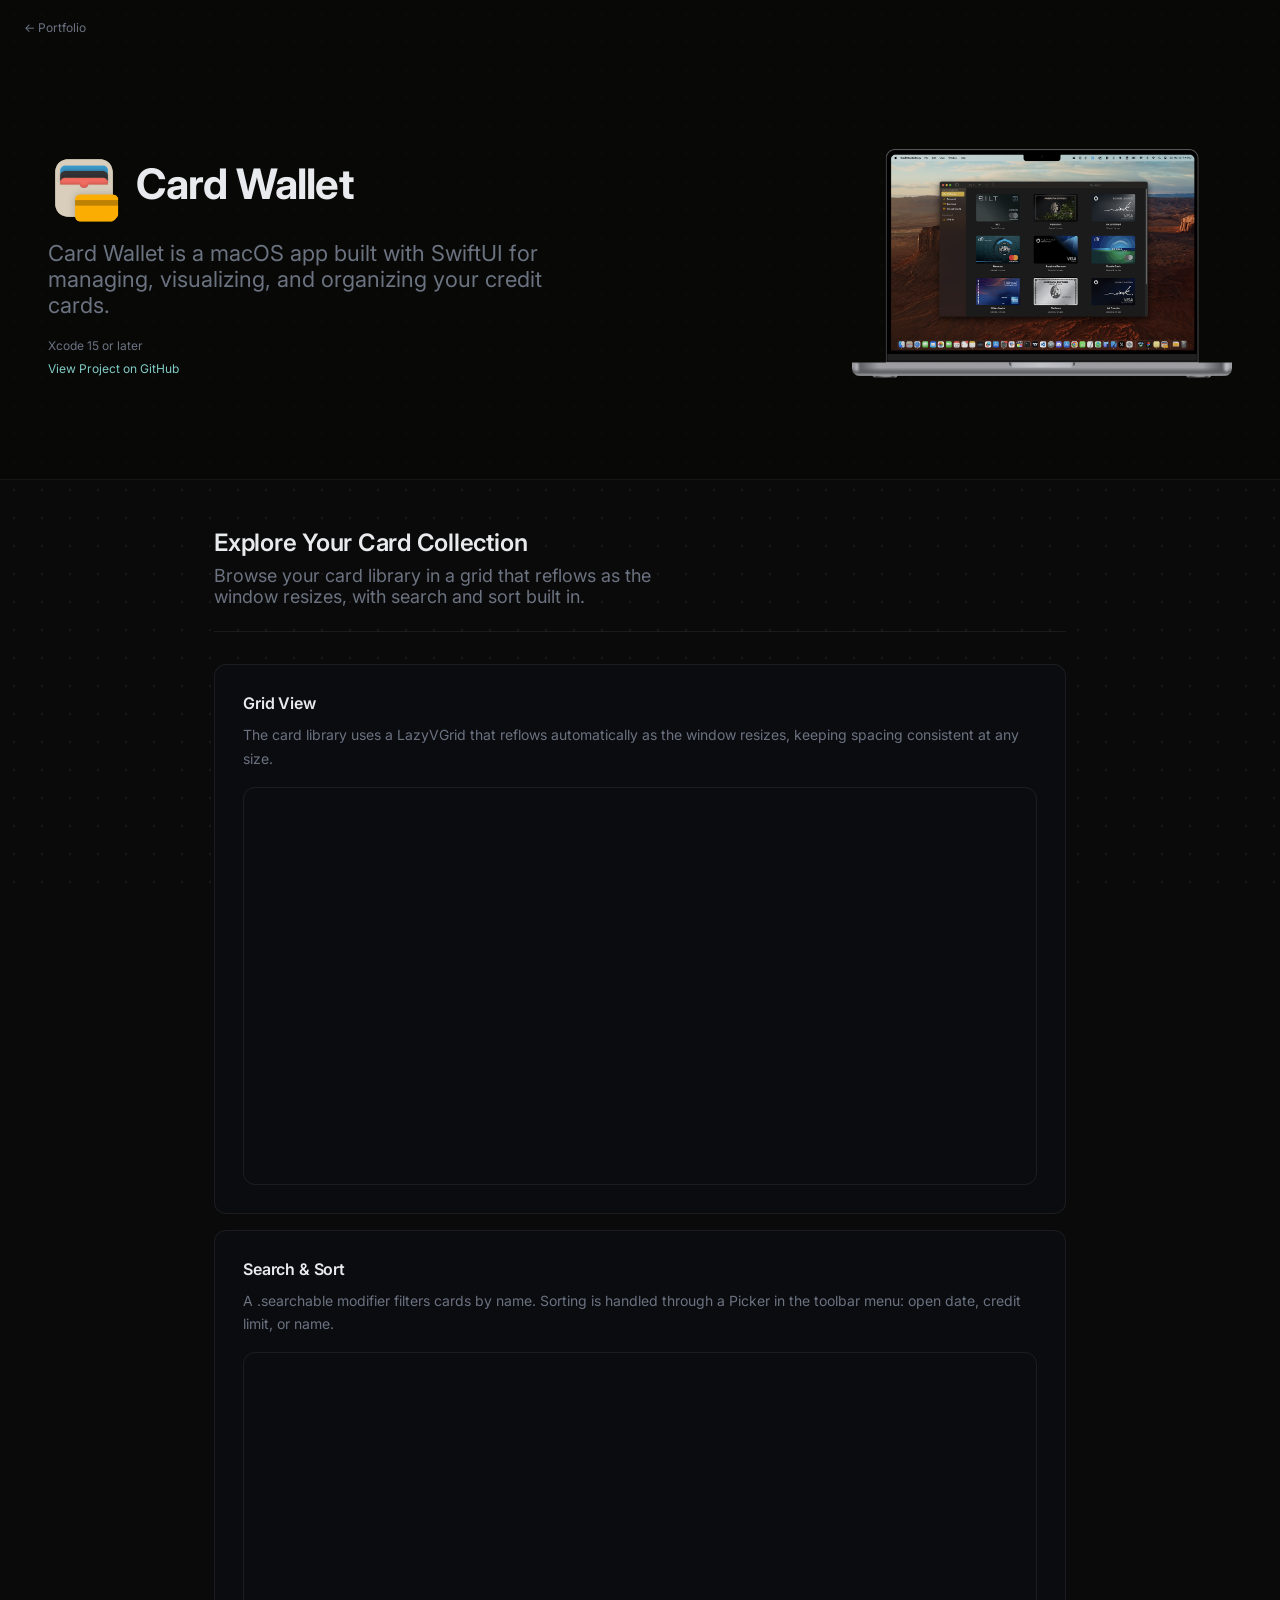
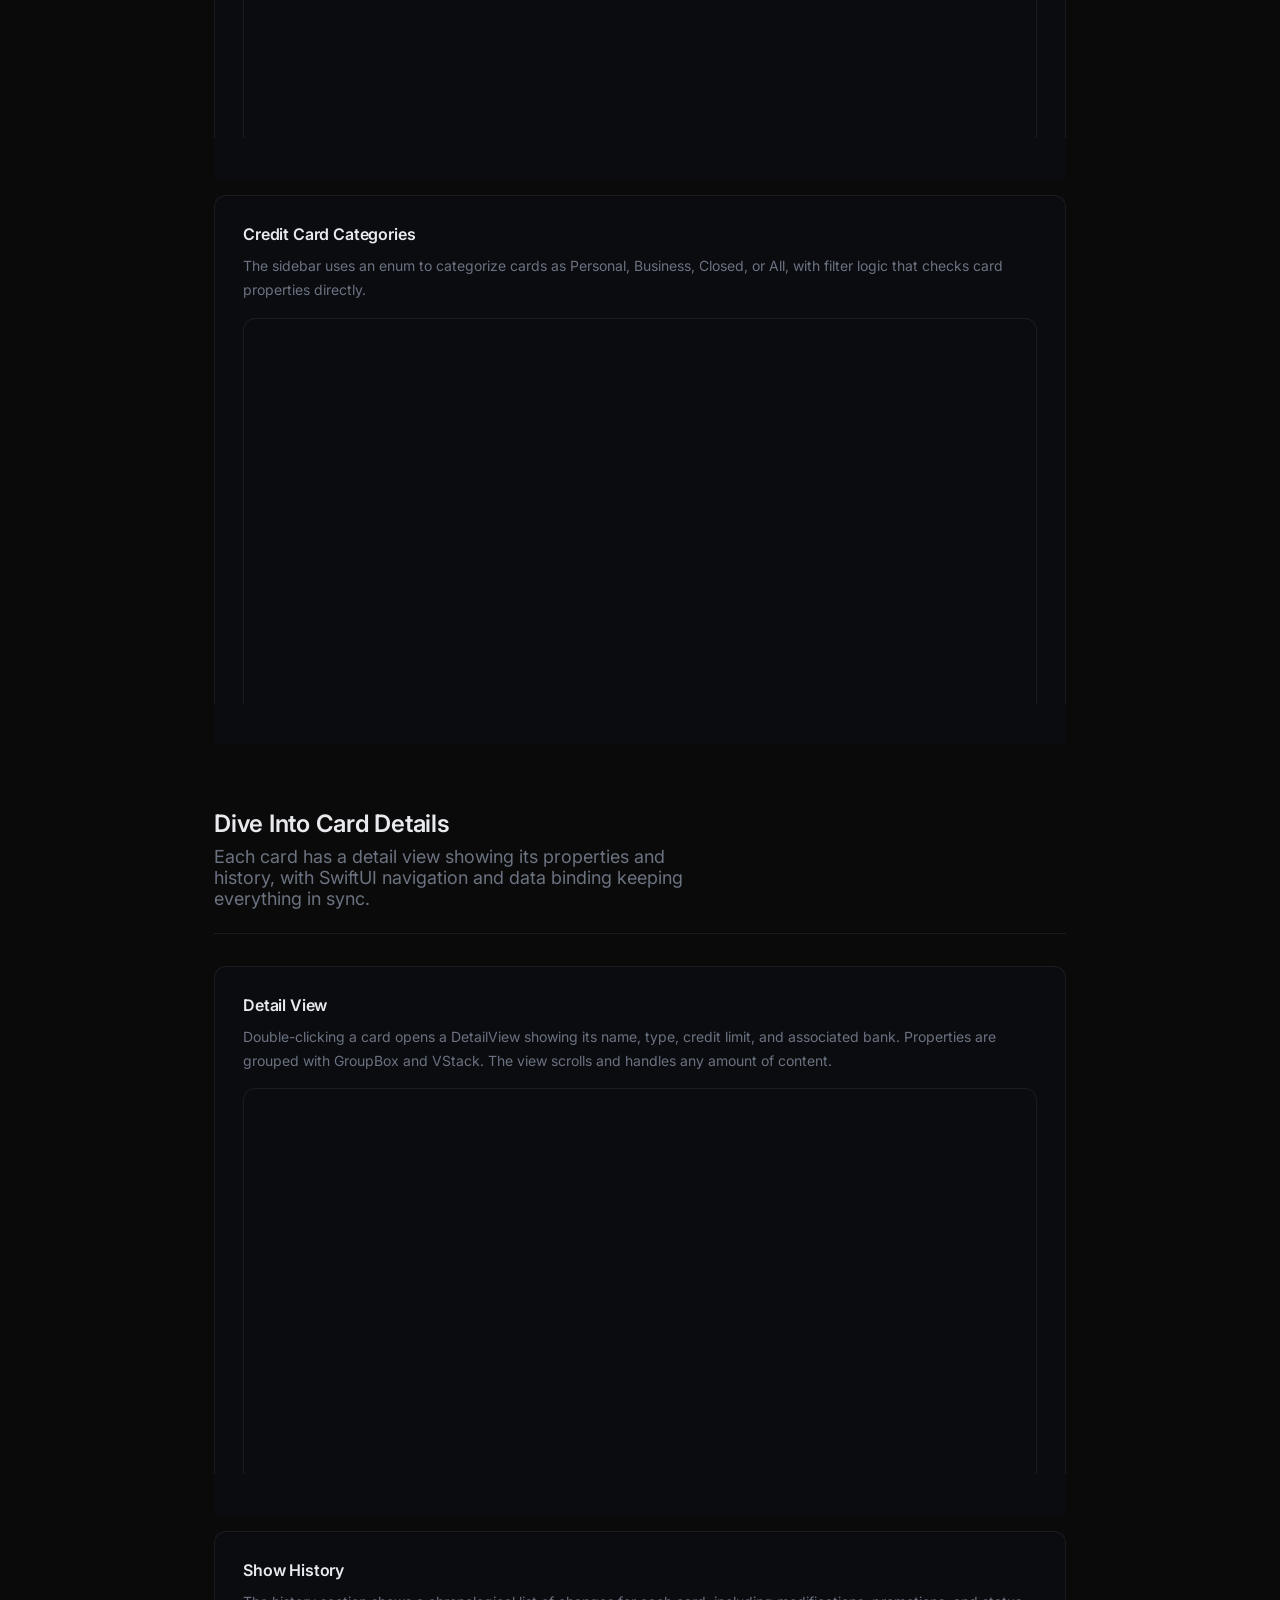
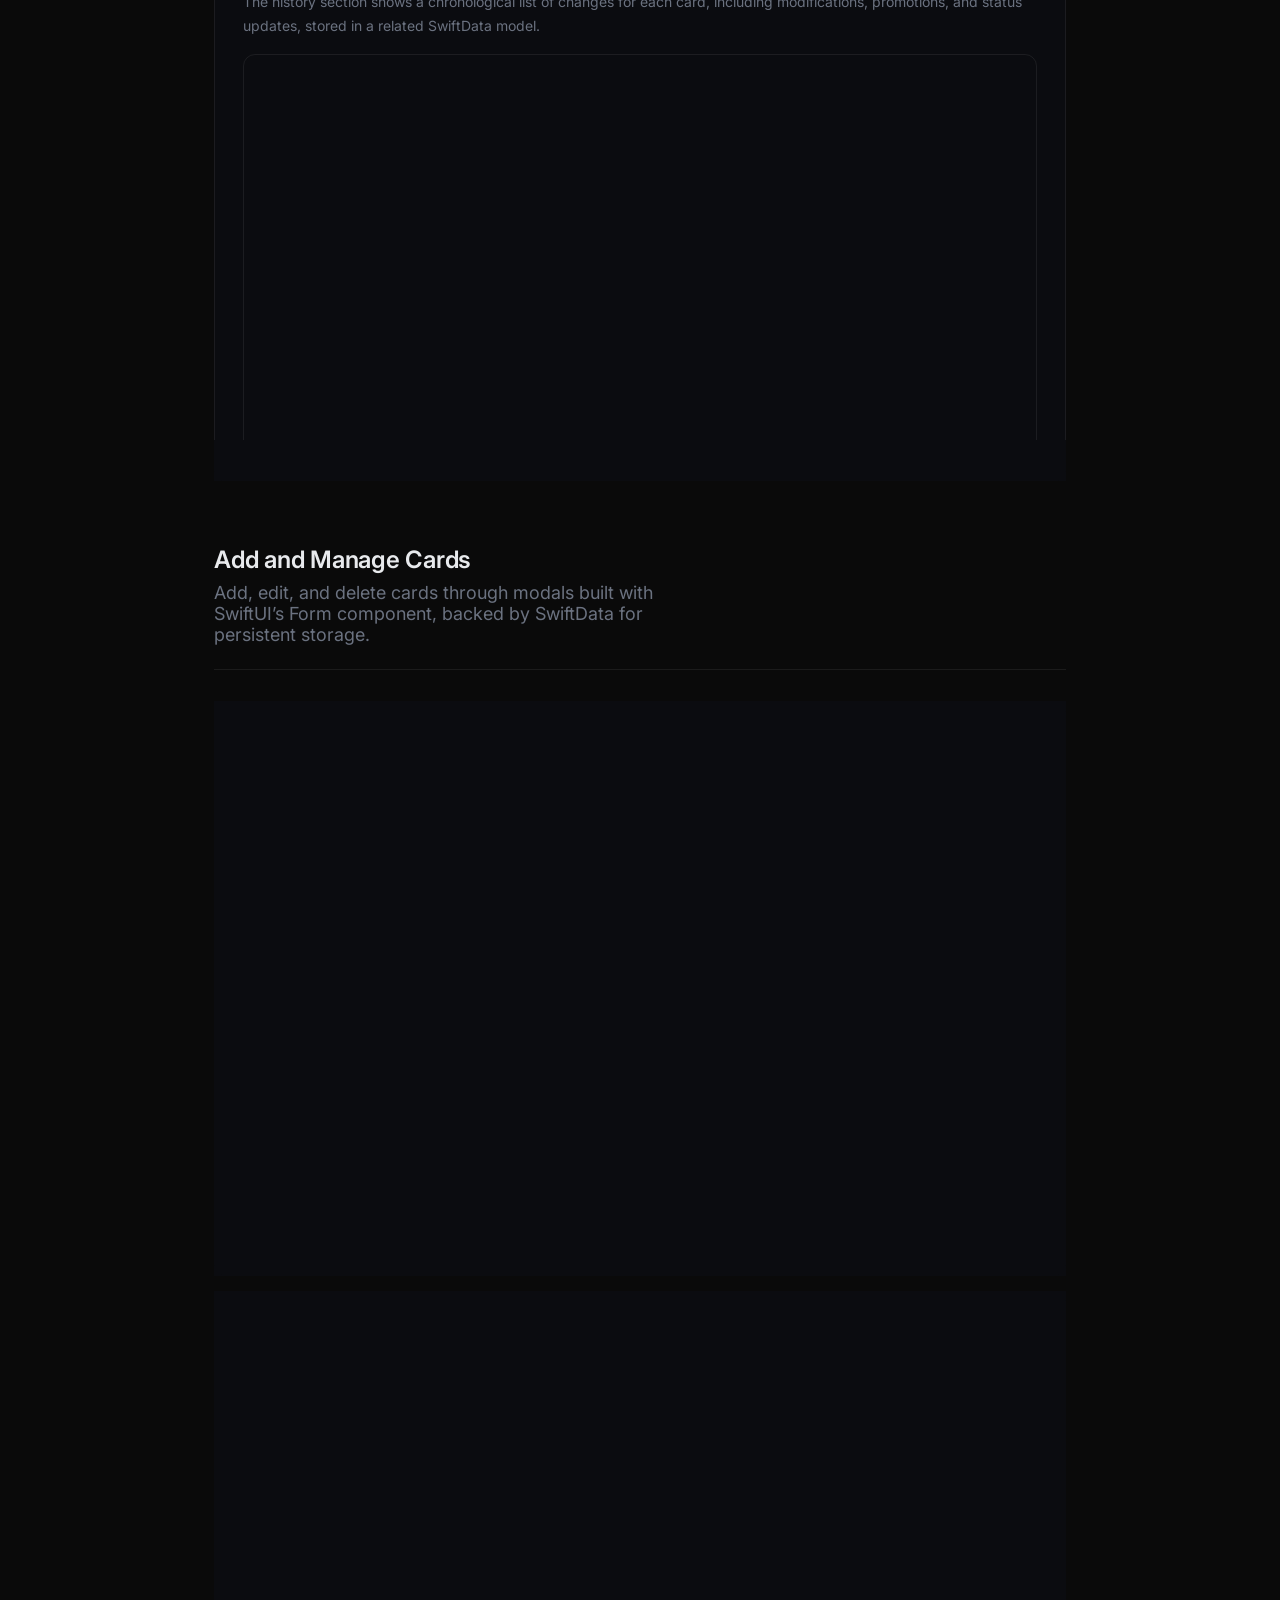
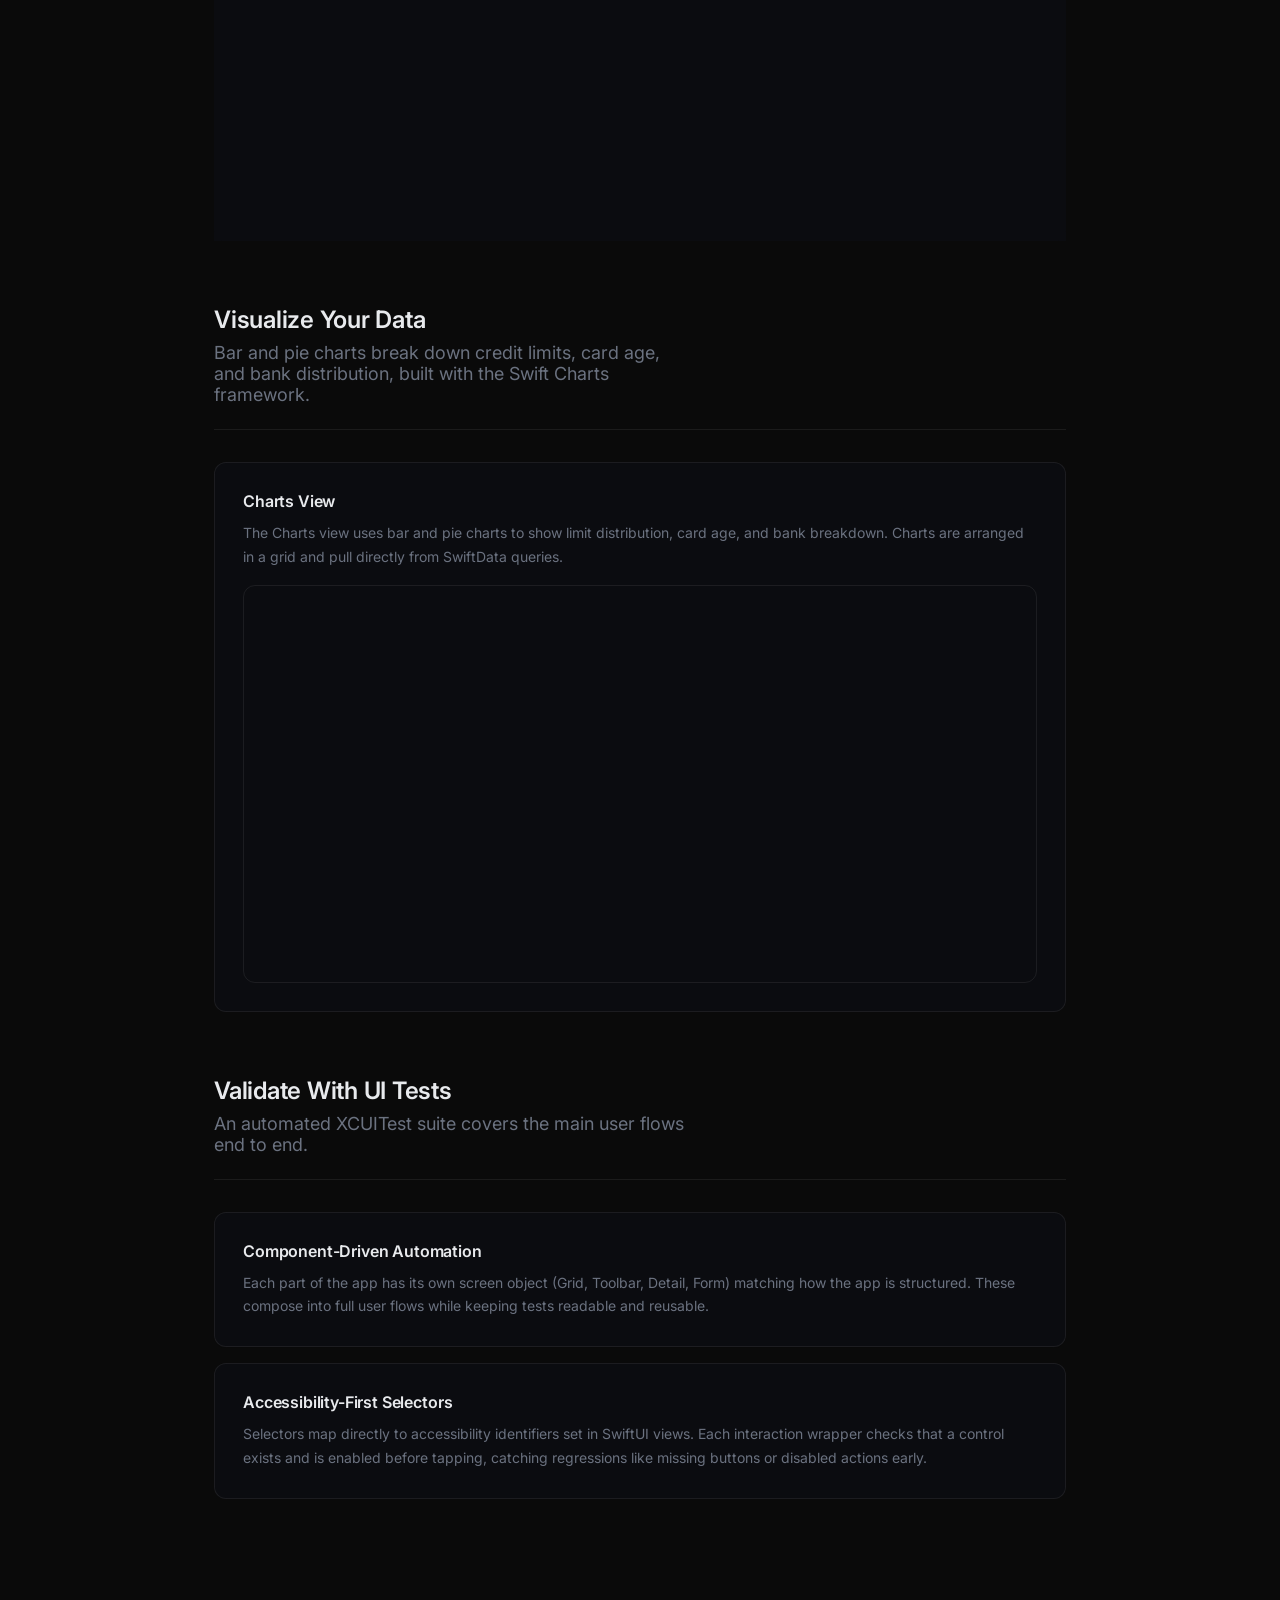
==== card-wallet/index.html @ 43602555 "deploy" ====
<!DOCTYPE html>
<html lang="en">
<head>
  <meta charset="utf-8" />
  <meta content="width=device-width, initial-scale=1.0" name="viewport" />
  <title>Card Wallet — macOS App</title>
  <link href="styles.css" rel="stylesheet" />
</head>
<body>
  <!-- Back to portfolio -->
  <a href="/" class="back-link">← Portfolio</a>

  <!-- Banner -->
  <header class="banner">
    <img alt="Banner background" class="banner-image" loading="lazy" src="banner.png" />
    <div class="banner-content">
      <h1>
        <img alt="CreditCardLibrary App Icon" class="inline-app-icon" loading="lazy" src="app-icon.png" />
        Card Wallet
      </h1>
      <p>Card Wallet is a macOS app built with SwiftUI for managing, visualizing, and organizing your credit cards.</p>
<div class="banner-meta">
        <span>Xcode 15 or later</span>
      </div>
      <!-- Added GitHub Link -->
      <div class="banner-meta">
        <a href="https://github.com/davlat-s/CreditCardWallet" target="_blank" rel="noopener noreferrer">
          View Project on GitHub
        </a>
      </div>
    </div>
    <img alt="CreditCardLibrary on MacBook" class="banner-macbook" loading="lazy" src="macbook.png" />
  </header>

  <div class="main-container">
    <!-- Segment 1 -->
    <div class="segment" id="segment1">
      <div class="segment-header">
        <div class="segment-header-text">
          <h1>Explore Your Card Collection</h1>
          <p>Browse your card library in a grid that reflows as the window resizes, with search and sort built in.</p>
        </div>
        <img alt="Grid view of credit cards" class="segment-image" loading="lazy" src="Grid View-2.png" />
      </div>
      <div class="segment-content">
        <div class="left-column">
          <div class="text-segment" data-id="step1">
            <h2>Grid View</h2>
            <p>The card library uses a LazyVGrid that reflows automatically as the window resizes, keeping spacing consistent at any size.</p>
            <div class="visual inline-visual" data-id="step1">
              <!-- Modified: Wrap video in video-wrapper and add pause-overlay -->
              <div class="video-wrapper">
                <video autoplay loop muted playsinline width="100%" poster="preview.jpg">
                  <source src="Grid.mp4" type="video/mp4">
                  Your browser does not support the video tag.
                </video>
                <div class="pause-overlay">| |</div>
              </div>
            </div>
          </div>
          <div class="text-segment" data-id="step2">
            <h2>Search &amp; Sort</h2>
            <p>A .searchable modifier filters cards by name. Sorting is handled through a Picker in the toolbar menu: open date, credit limit, or name.</p>
            <div class="visual inline-visual" data-id="step2">
              <div class="video-wrapper">
                <video autoplay loop muted playsinline width="100%" poster="preview.jpg">
                  <source src="Search and Sort.mp4" type="video/mp4">
                  Your browser does not support the video tag.
                </video>
                <div class="pause-overlay">| |</div>
              </div>
            </div>
          </div>
          <div class="text-segment" data-id="step3">
            <h2>Credit Card Categories</h2>
            <p>The sidebar uses an enum to categorize cards as Personal, Business, Closed, or All, with filter logic that checks card properties directly.</p>
            <div class="visual inline-visual" data-id="step3">
              <div class="video-wrapper">
                <video autoplay loop muted playsinline width="100%" poster="preview.jpg">
                  <source src="Credit Card Categories.mp4" type="video/mp4">
                  Your browser does not support the video tag.
                </video>
                <div class="pause-overlay">| |</div>
              </div>
            </div>
          </div>
        </div>
      </div>
    </div>

    <!-- Segment 2 -->
    <div class="segment" id="segment2">
      <div class="segment-header">
        <div class="segment-header-text">
          <h1>Dive Into Card Details</h1>
          <p>Each card has a detail view showing its properties and history, with SwiftUI navigation and data binding keeping everything in sync.</p>
        </div>
        <img alt="Card detail view" class="segment-image" loading="lazy" src="Detail View.png" />
      </div>
      <div class="segment-content">
        <div class="left-column">
          <div class="text-segment" data-id="step5">
            <h2>Detail View</h2>
            <p>Double-clicking a card opens a DetailView showing its name, type, credit limit, and associated bank. Properties are grouped with GroupBox and VStack. The view scrolls and handles any amount of content.</p>
            <div class="visual inline-visual" data-id="step5">
              <div class="video-wrapper">
                <video autoplay loop muted playsinline width="100%" poster="preview.jpg">
                  <source src="Detail View.mp4" type="video/mp4">
                  Your browser does not support the video tag.
                </video>
                <div class="pause-overlay">| |</div>
              </div>
            </div>
          </div>
          <div class="text-segment" data-id="step6">
            <h2>Show History</h2>
            <p>The history section shows a chronological list of changes for each card, including modifications, promotions, and status updates, stored in a related SwiftData model.</p>
            <div class="visual inline-visual" data-id="step6">
              <div class="video-wrapper">
                <video autoplay loop muted playsinline width="100%" poster="preview.jpg">
                  <source src="History View.mp4" type="video/mp4">
                  Your browser does not support the video tag.
                </video>
                <div class="pause-overlay">| |</div>
              </div>
            </div>
          </div>
        </div>
      </div>
    </div>

    <!-- Segment 3 -->
    <div class="segment" id="segment3">
      <div class="segment-header">
        <div class="segment-header-text">
          <h1>Add and Manage Cards</h1>
          <p>Add, edit, and delete cards through modals built with SwiftUI’s Form component, backed by SwiftData for persistent storage.</p>
        </div>
        <img alt="Card management form" class="segment-image" loading="lazy" src="Form.png" />
      </div>
      <div class="segment-content">
        <div class="left-column">
          <div class="text-segment" data-id="step9">
            <h2>Adding, Editing, Deleting</h2>
            <p>Card management is handled via modals that open when adding or editing a card. The data is stored using SwiftData and updates are reflected in real time. Deletions prompt a confirmation alert, using SwiftUI’s native .alert and .sheet behaviors.</p>
            <div class="visual inline-visual" data-id="step9">
              <div class="video-wrapper">
                <video autoplay loop muted playsinline width="100%" poster="preview.jpg">
                  <source src="Add Edit Delete.mp4" type="video/mp4">
                  Your browser does not support the video tag.
                </video>
                <div class="pause-overlay">| |</div>
              </div>
            </div>
          </div>
          <div class="text-segment" data-id="step10">
            <h2>Form Breakdown</h2>
            <p>The form includes fields for basic card details like name, credit limit, and bank. Toggles are used for business and charge card status. The layout is built with SwiftUI’s Form, using @Binding to connect user input directly to the model.</p>
            <div class="visual inline-visual" data-id="step10">
              <div class="video-wrapper">
                <video autoplay loop muted playsinline width="100%" poster="preview.jpg">
                  <source src="Form Breakdown.mp4" type="video/mp4">
                  Your browser does not support the video tag.
                </video>
                <div class="pause-overlay">| |</div>
              </div>
            </div>
          </div>
        </div>
        <div class="right-column">
          <div class="visual column-visual" data-id="step9">
            <div class="video-wrapper">
              <video autoplay loop muted playsinline width="100%" poster="preview.jpg">
                <source src="Add Edit Delete.mp4" type="video/mp4">
                Your browser does not support the video tag.
              </video>
              <div class="pause-overlay">| |</div>
            </div>
            <pre><code class="swift language-swift">modelContext.insert(newCard)
modelContext.delete(cardToRemove)</code></pre>
          </div>
          <div class="visual column-visual" data-id="step10">
            <div class="video-wrapper">
              <video autoplay loop muted playsinline width="100%" poster="preview.jpg">
                <source src="Form Breakdown.mp4" type="video/mp4">
                Your browser does not support the video tag.
              </video>
              <div class="pause-overlay">| |</div>
            </div>
            <pre><code class="swift language-swift">
Form {
    Toggle("Is Business", isOn: $isBusiness)
    Picker("Bank", selection: $selectedBank) {
        ForEach(banks) { bank in Text(bank.name) }
    }
}</code></pre>
          </div>
        </div>
      </div>
    </div>
    
    <!-- Segment 4 -->
    <div class="segment" id="segment4">
      <div class="segment-header">
        <div class="segment-header-text">
          <h1>Visualize Your Data</h1>
          <p>Bar and pie charts break down credit limits, card age, and bank distribution, built with the Swift Charts framework.</p>
        </div>
        <img alt="Charts view" class="segment-image" loading="lazy" src="Charts View.png" />
      </div>
      <div class="segment-content">
        <div class="left-column">
          <div class="text-segment" data-id="step13">
            <h2>Charts View</h2>
            <p>The Charts view uses bar and pie charts to show limit distribution, card age, and bank breakdown. Charts are arranged in a grid and pull directly from SwiftData queries.</p>
            <div class="visual inline-visual" data-id="step13">
              <div class="video-wrapper">
                <video autoplay loop muted playsinline width="100%" poster="preview.jpg">
                  <source src="Charts.mp4" type="video/mp4">
                  Your browser does not support the video tag.
                </video>
                <div class="pause-overlay">| |</div>
              </div>
            </div>
          </div>
        </div>
      </div>
    </div>


    <!-- Segment 5 -->
    <div class="segment" id="segment5">
      <div class="segment-header">
        <div class="segment-header-text">
          <h1>Validate With UI Tests</h1>
          <p>An automated XCUITest suite covers the main user flows end to end.</p>
        </div>
        <img alt="Toolbar interactions covered by UI tests" class="segment-image" loading="lazy" src="UI Tests.png" />
      </div>
      <div class="segment-content">
        <div class="left-column">
          <div class="text-segment" data-id="step14">
            <h2>Component-Driven Automation</h2>
            <p>Each part of the app has its own screen object (Grid, Toolbar, Detail, Form) matching how the app is structured. These compose into full user flows while keeping tests readable and reusable.</p>
            <div class="visual inline-visual" data-id="step14">
            </div>
          </div>
          <div class="text-segment" data-id="step15">
            <h2>Accessibility-First Selectors</h2>
            <p>Selectors map directly to accessibility identifiers set in SwiftUI views. Each interaction wrapper checks that a control exists and is enabled before tapping, catching regressions like missing buttons or disabled actions early.</p>
            <div class="visual inline-visual" data-id="step15">
            </div>
          </div>
        </div>
      </div>
    </div>
  </div>

  <!-- Back to Top Button -->
  <button id="back-to-top" title="Back to Top">↑ Back to Top</button>

  <script src="script.js"></script>
</body>
</html>
---- card-wallet/styles.css ----
@import url('https://fonts.googleapis.com/css2?family=Inter:wght@300;400;500;600;700&display=swap');

:root {
  --bg:           #0a0a0a;
  --surface:      rgba(14, 16, 22, 0.75);
  --border:       rgba(255, 255, 255, 0.07);
  --accent:       #80cbc4;
  --text:         #e8eaed;
  --text-muted:   #6b7280;
  --radius:       12px;
  --font:         'Inter', system-ui, sans-serif;
}

*, *::before, *::after { box-sizing: border-box; margin: 0; padding: 0; }

html, body {
  background-color: var(--bg);
  background-image: radial-gradient(circle, #181818 1px, transparent 1px);
  background-size: 28px 28px;
  background-attachment: fixed;
  color: var(--text);
  font-family: var(--font);
  -webkit-font-smoothing: antialiased;
  overflow-x: hidden;
}

a { color: var(--accent); text-decoration: none; }
a:hover { text-decoration: underline; }

.back-link {
  position: fixed;
  top: 20px;
  left: 24px;
  font-size: 12px;
  color: var(--text-muted);
  z-index: 100;
  transition: color 0.15s;
}
.back-link:hover { color: var(--text); text-decoration: none; }

.banner {
  position: relative;
  width: 100%;
  height: 480px;
  background-color: rgba(0, 0, 0, 0.6);
  overflow: hidden;
  margin-bottom: 48px;
  display: flex;
  align-items: center;
  justify-content: space-between;
  padding: 48px 48px 0;
  border-bottom: 1px solid var(--border);
}
.banner-image {
  width: 100%; height: 100%;
  object-fit: cover;
  opacity: 0.15;
  position: absolute;
  top: 0; left: 0;
  z-index: 1;
}
.banner-content { position: relative; z-index: 2; }
.banner-content h1 {
  font-size: 42px;
  font-weight: 700;
  letter-spacing: -0.02em;
  margin-bottom: 16px;
  display: flex;
  align-items: center;
  gap: 16px;
}
.inline-app-icon { width: 72px; height: 72px; border-radius: 16px; margin-top: 8px; }
.banner-content p {
  font-size: 22px;
  color: var(--text-muted);
  max-width: 520px;
  margin-bottom: 20px;
}
.banner-meta { font-size: 12px; color: var(--text-muted); margin-bottom: 8px; }
.banner-meta a { color: var(--accent); }
.banner-macbook { width: 380px; height: auto; z-index: 2; opacity: 0.9; }

.main-container {
  display: flex;
  flex-direction: column;
  max-width: 900px;
  margin: 0 auto;
  padding: 0 24px 80px;
  align-items: center;
}

.segment { margin-bottom: 48px; width: 100%; }
.segment-header {
  display: flex;
  justify-content: space-between;
  align-items: center;
  margin-bottom: 32px;
  gap: 32px;
  padding-bottom: 24px;
  border-bottom: 1px solid var(--border);
}
.segment-header-text h1 {
  font-size: 24px;
  font-weight: 600;
  letter-spacing: -0.01em;
  margin-bottom: 8px;
}
.segment-header-text p {
  font-size: 18px;
  color: var(--text-muted);
  max-width: 480px;
}
.segment-image {
  display: none;
}

.segment-content { width: 100%; display: block; }
.left-column { width: 100%; }
.right-column, .column-visual { display: none !important; }
.inline-visual { display: block !important; }

.text-segment {
  background-color: rgba(14, 16, 22, 0.55);
  border: 1px solid var(--border);
  backdrop-filter: blur(8px);
  border-radius: var(--radius);
  padding: 28px;
  margin-bottom: 16px;
}
.text-segment h2 {
  font-size: 16px;
  font-weight: 600;
  margin-bottom: 10px;
  letter-spacing: -0.01em;
}
.text-segment p {
  font-size: 14px;
  color: var(--text-muted);
  line-height: 1.7;
}


.video-wrapper {
  position: relative;
  display: block;
  margin-top: 16px;
  border-radius: var(--radius);
  overflow: hidden;
  border: 1px solid var(--border);
}
.video-wrapper video { display: block; width: 100%; }
.pause-overlay {
  position: absolute;
  top: 50%; left: 50%;
  transform: translate(-50%, -50%);
  font-size: 1.5em;
  color: rgba(255,255,255,0.8);
  background-color: rgba(0,0,0,0.5);
  padding: 0.4em 0.8em;
  border-radius: 4px;
  pointer-events: none;
  display: none;
}
.video-wrapper.paused .pause-overlay { display: block; }

#back-to-top {
  position: fixed;
  bottom: 16px;
  right: 24px;
  background: none;
  border: none;
  color: var(--text-muted);
  font-size: 12px;
  font-family: var(--font);
  cursor: pointer;
  display: none;
  z-index: 1000;
  transition: color 0.15s;
  padding: 0;
}
#back-to-top:hover { color: var(--text); }

@media (max-width: 768px) {
  .banner { height: auto; flex-direction: column; padding: 32px 24px; }
  .banner-macbook { width: 100%; max-width: 340px; margin-top: 24px; }
  .banner-content h1 { font-size: 28px; flex-direction: column; align-items: flex-start; }
  .segment-header { flex-direction: column; }
  .segment-image { width: 100%; max-width: 320px; }
  .text-segment { padding: 20px; }
}
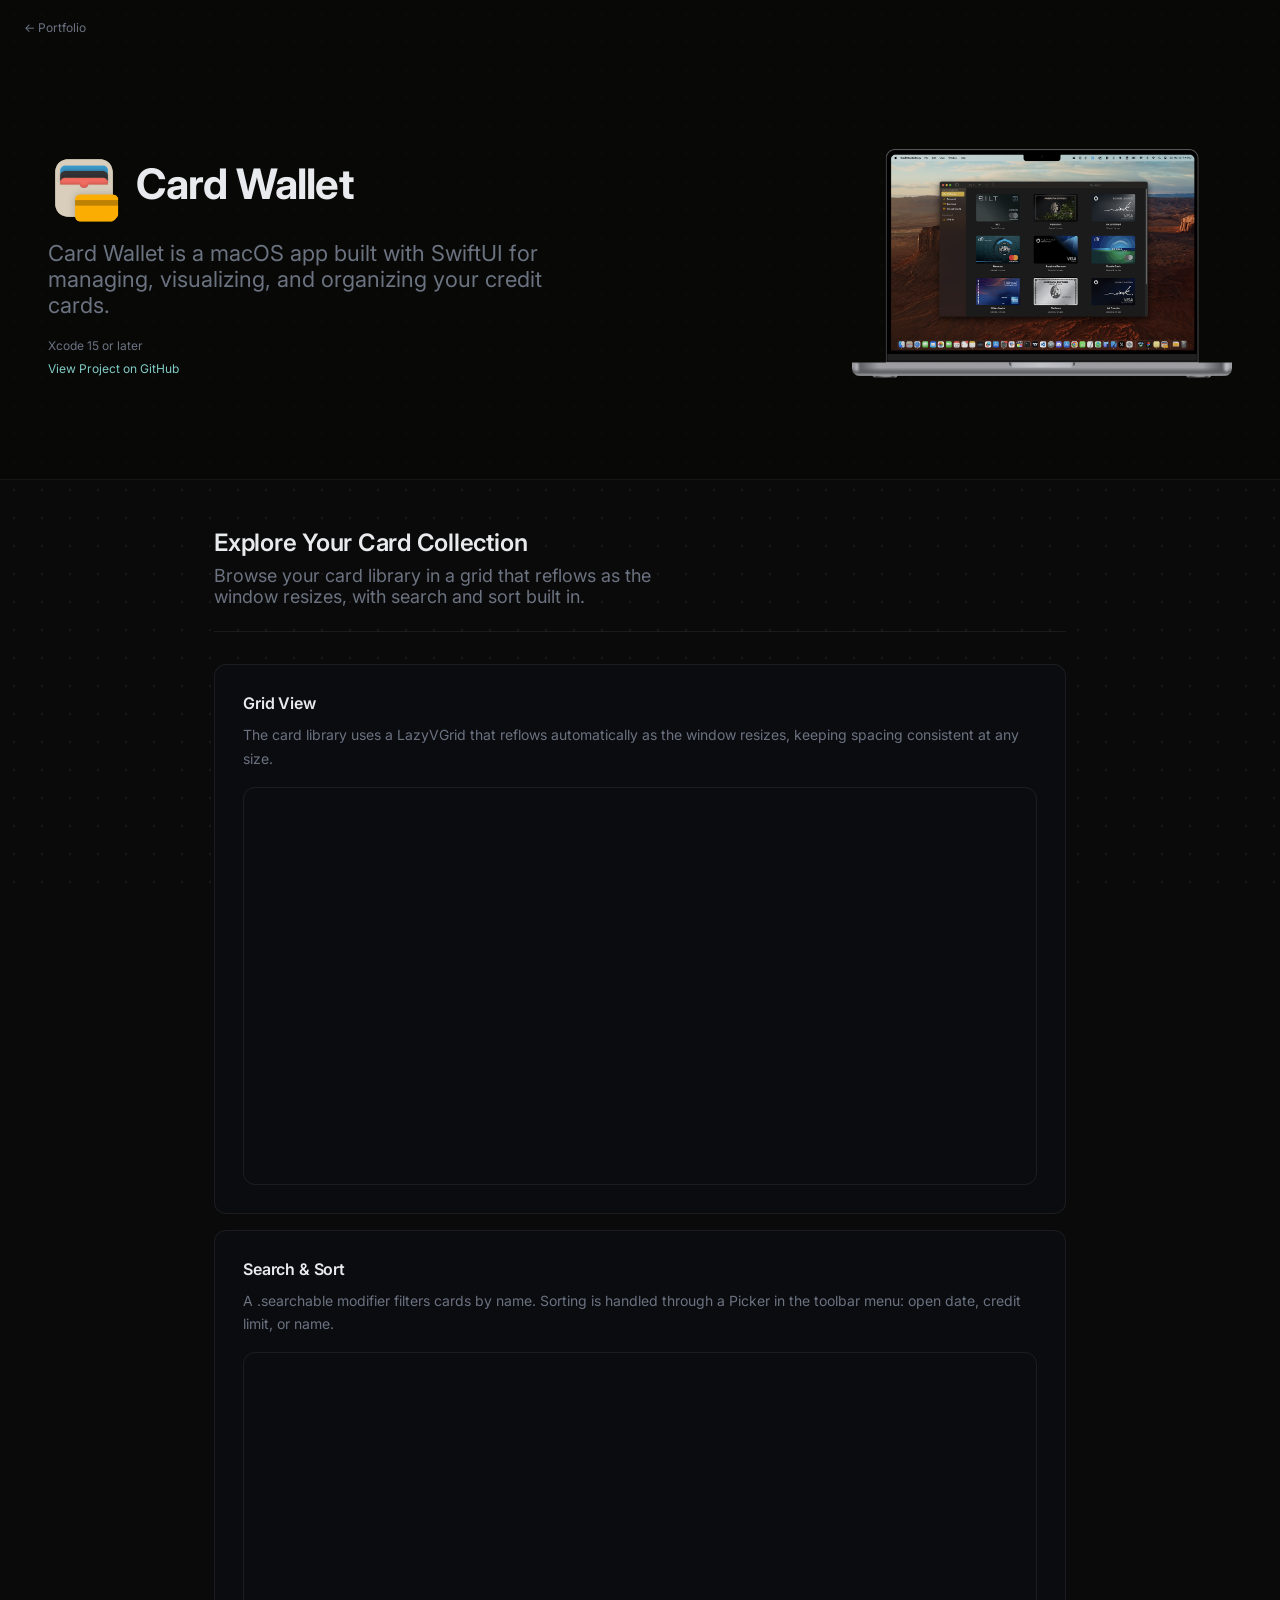
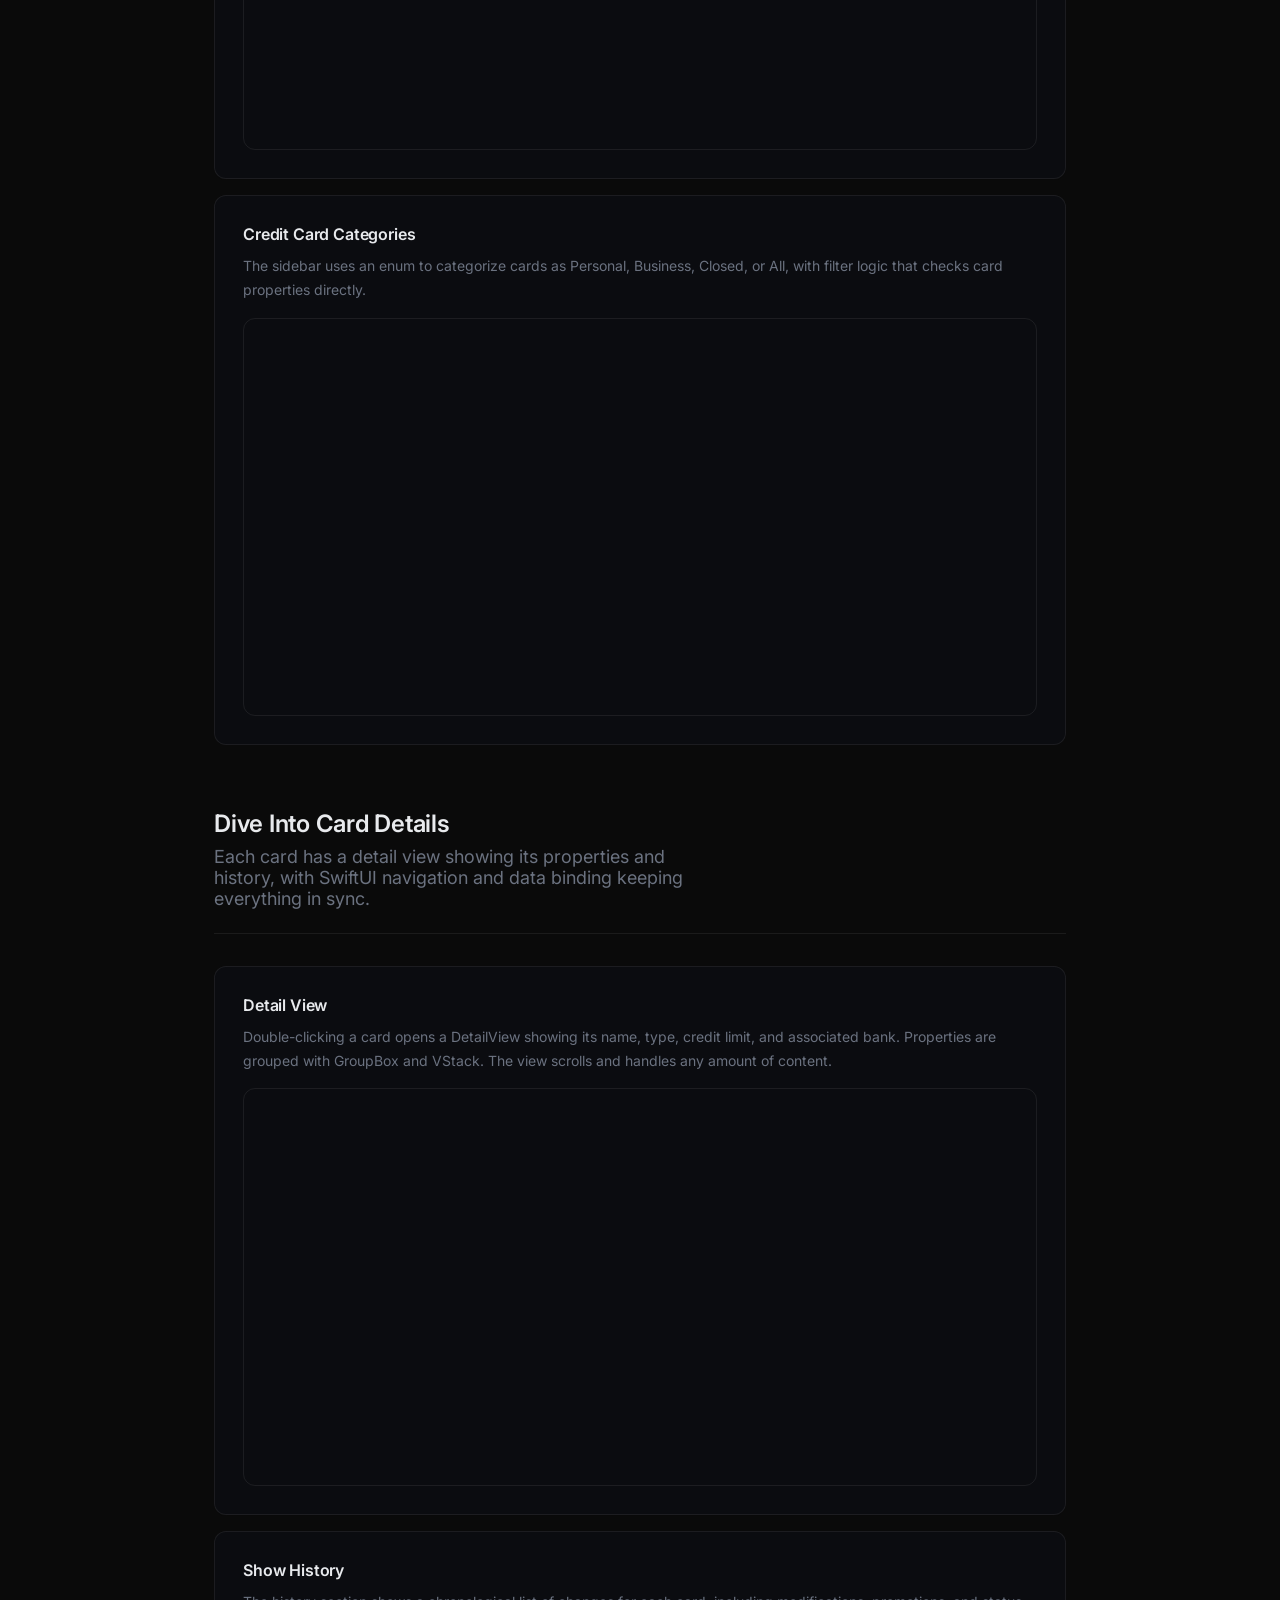
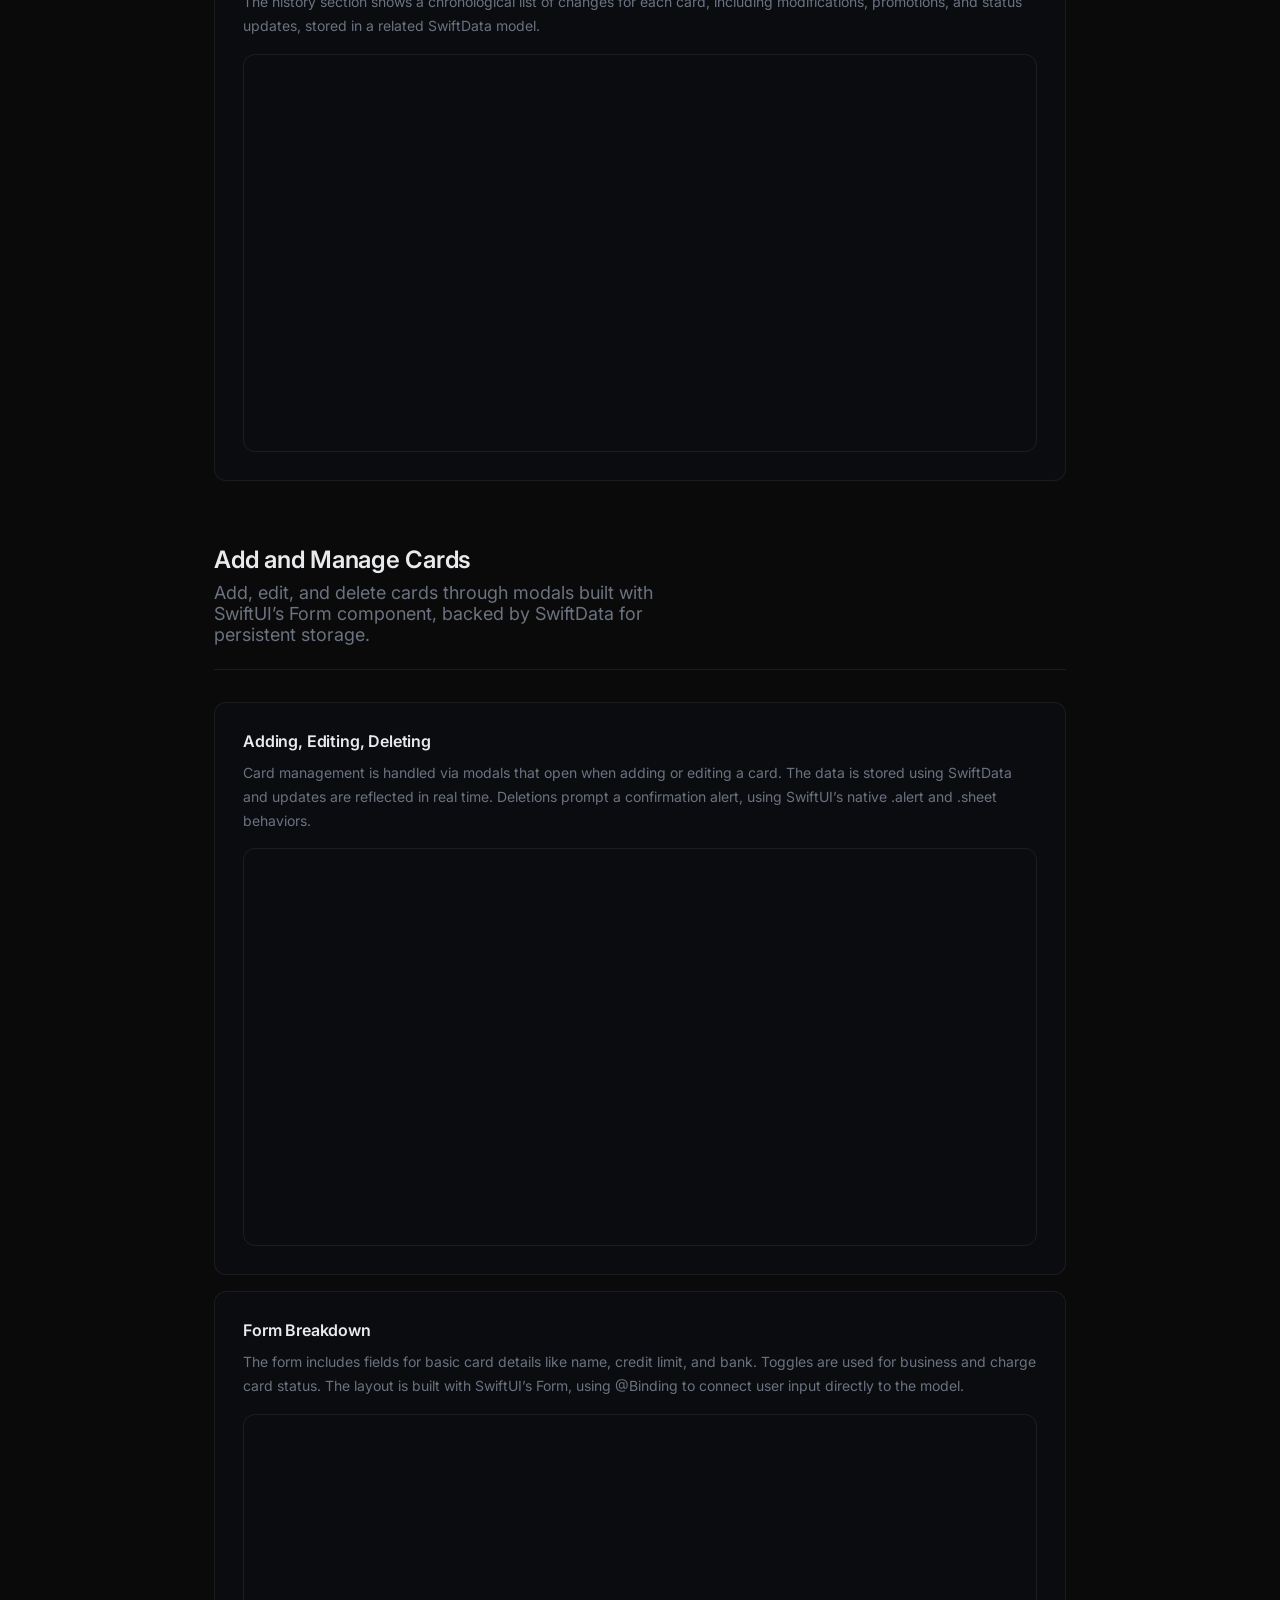
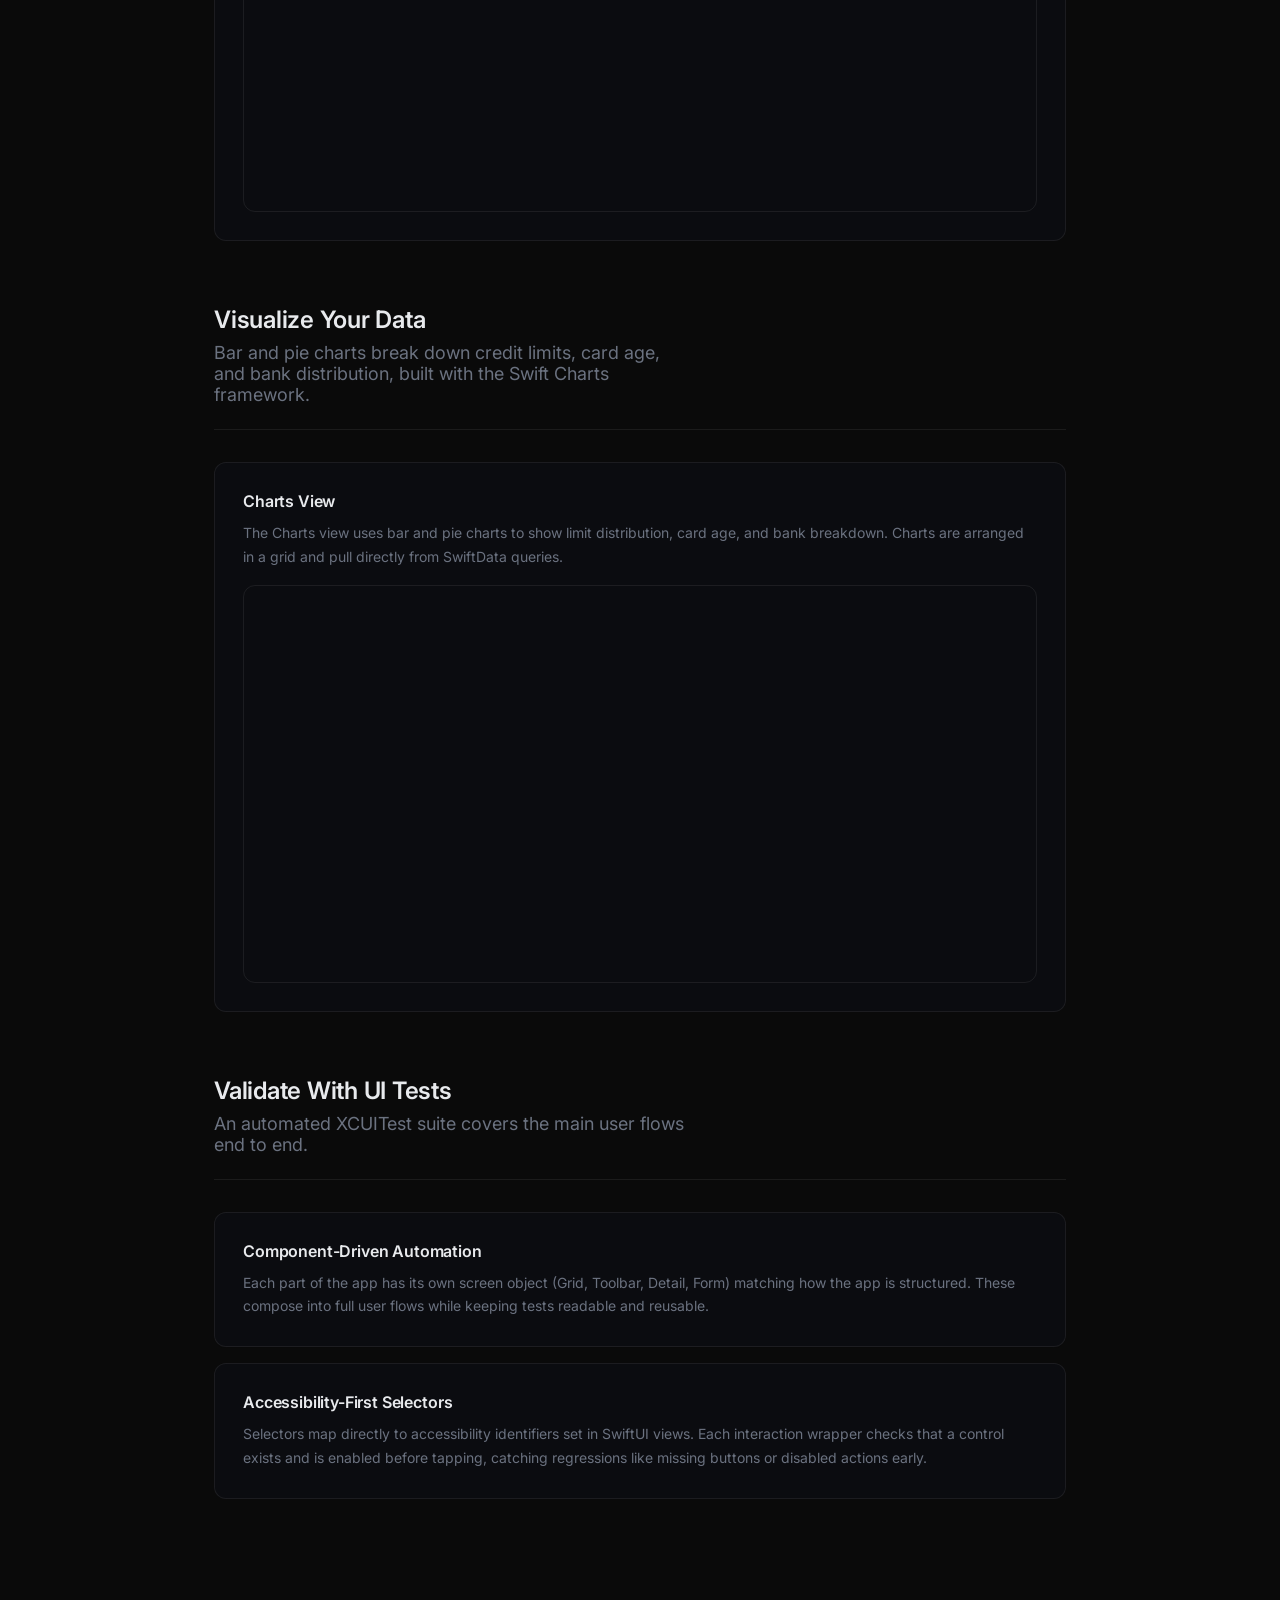
==== commit 752f13ff: "fix base path for /portfolio/ subpath" ====
--- a/card-wallet/index.html
+++ b/card-wallet/index.html
@@ -8,7 +8,7 @@
 </head>
 <body>
   <!-- Back to portfolio -->
-  <a href="/" class="back-link">← Portfolio</a>
+  <a href="/portfolio/" class="back-link">← Portfolio</a>
 
   <!-- Banner -->
   <header class="banner">
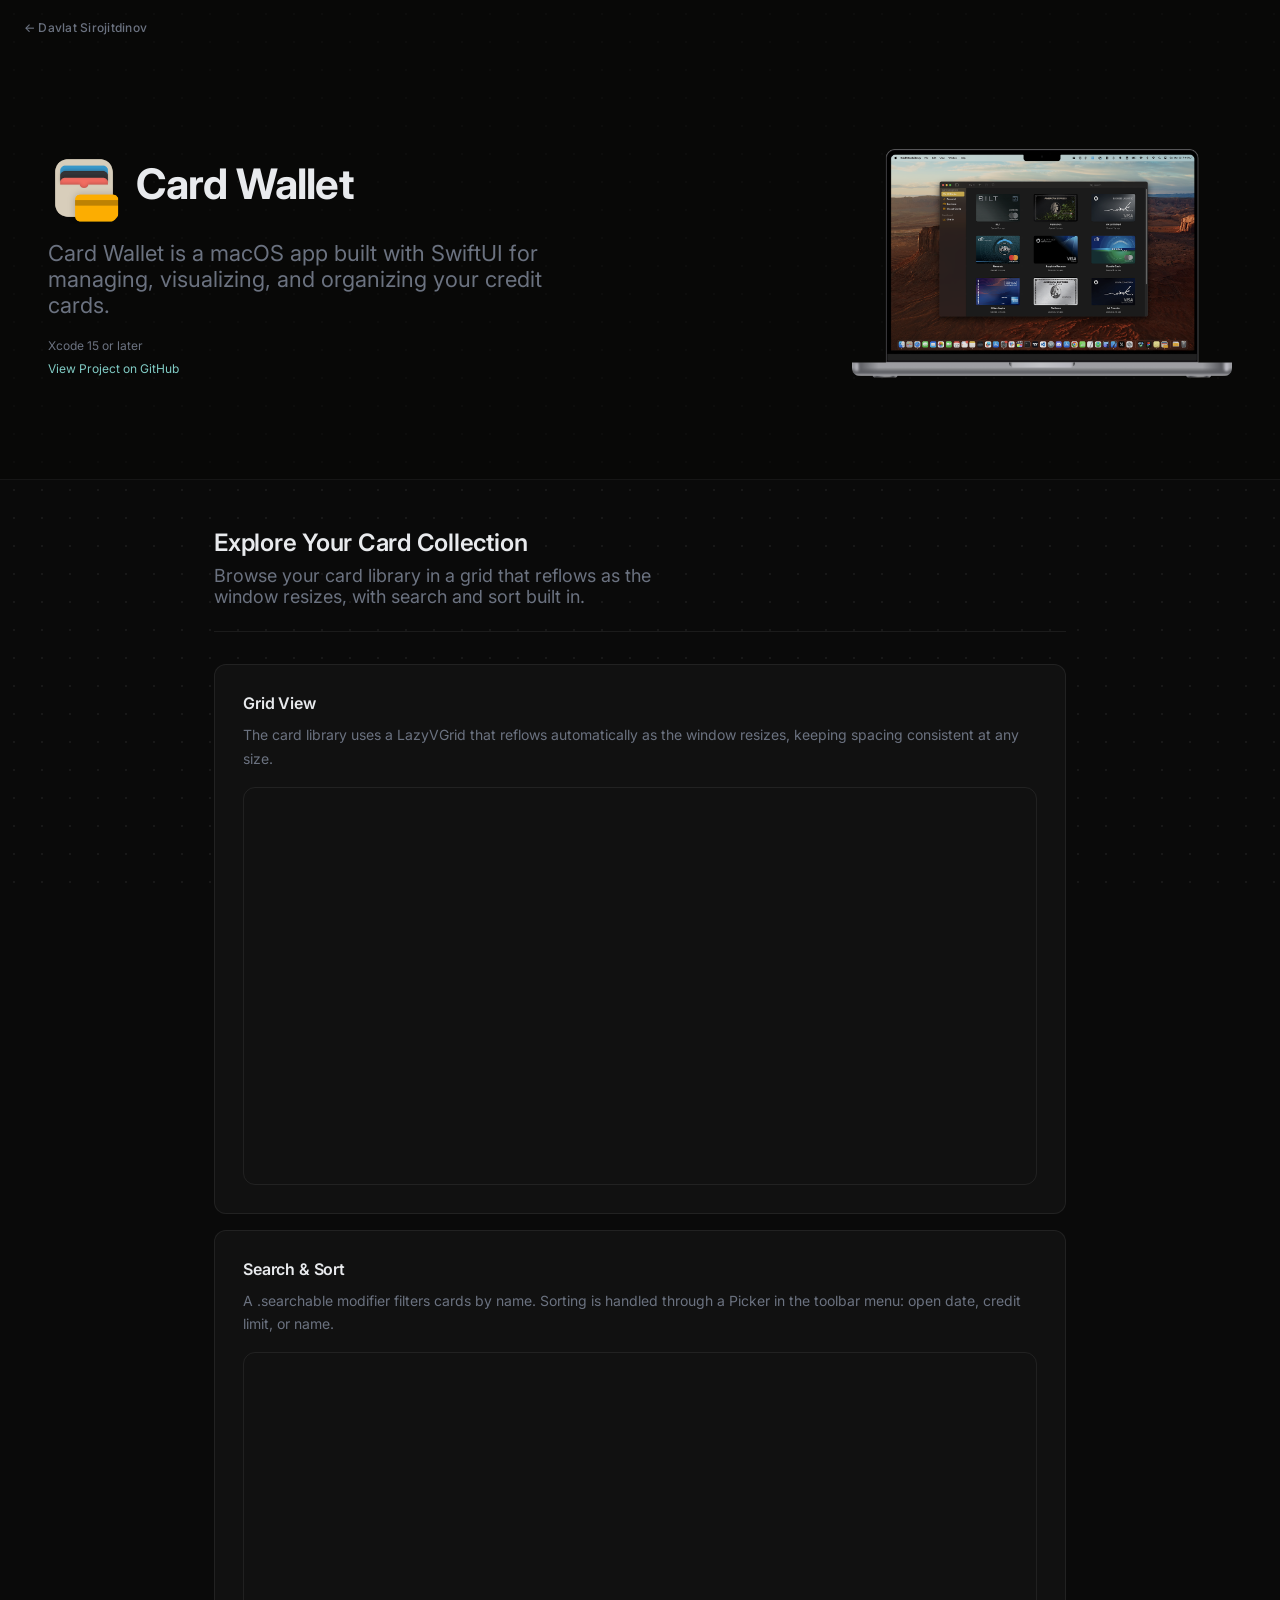
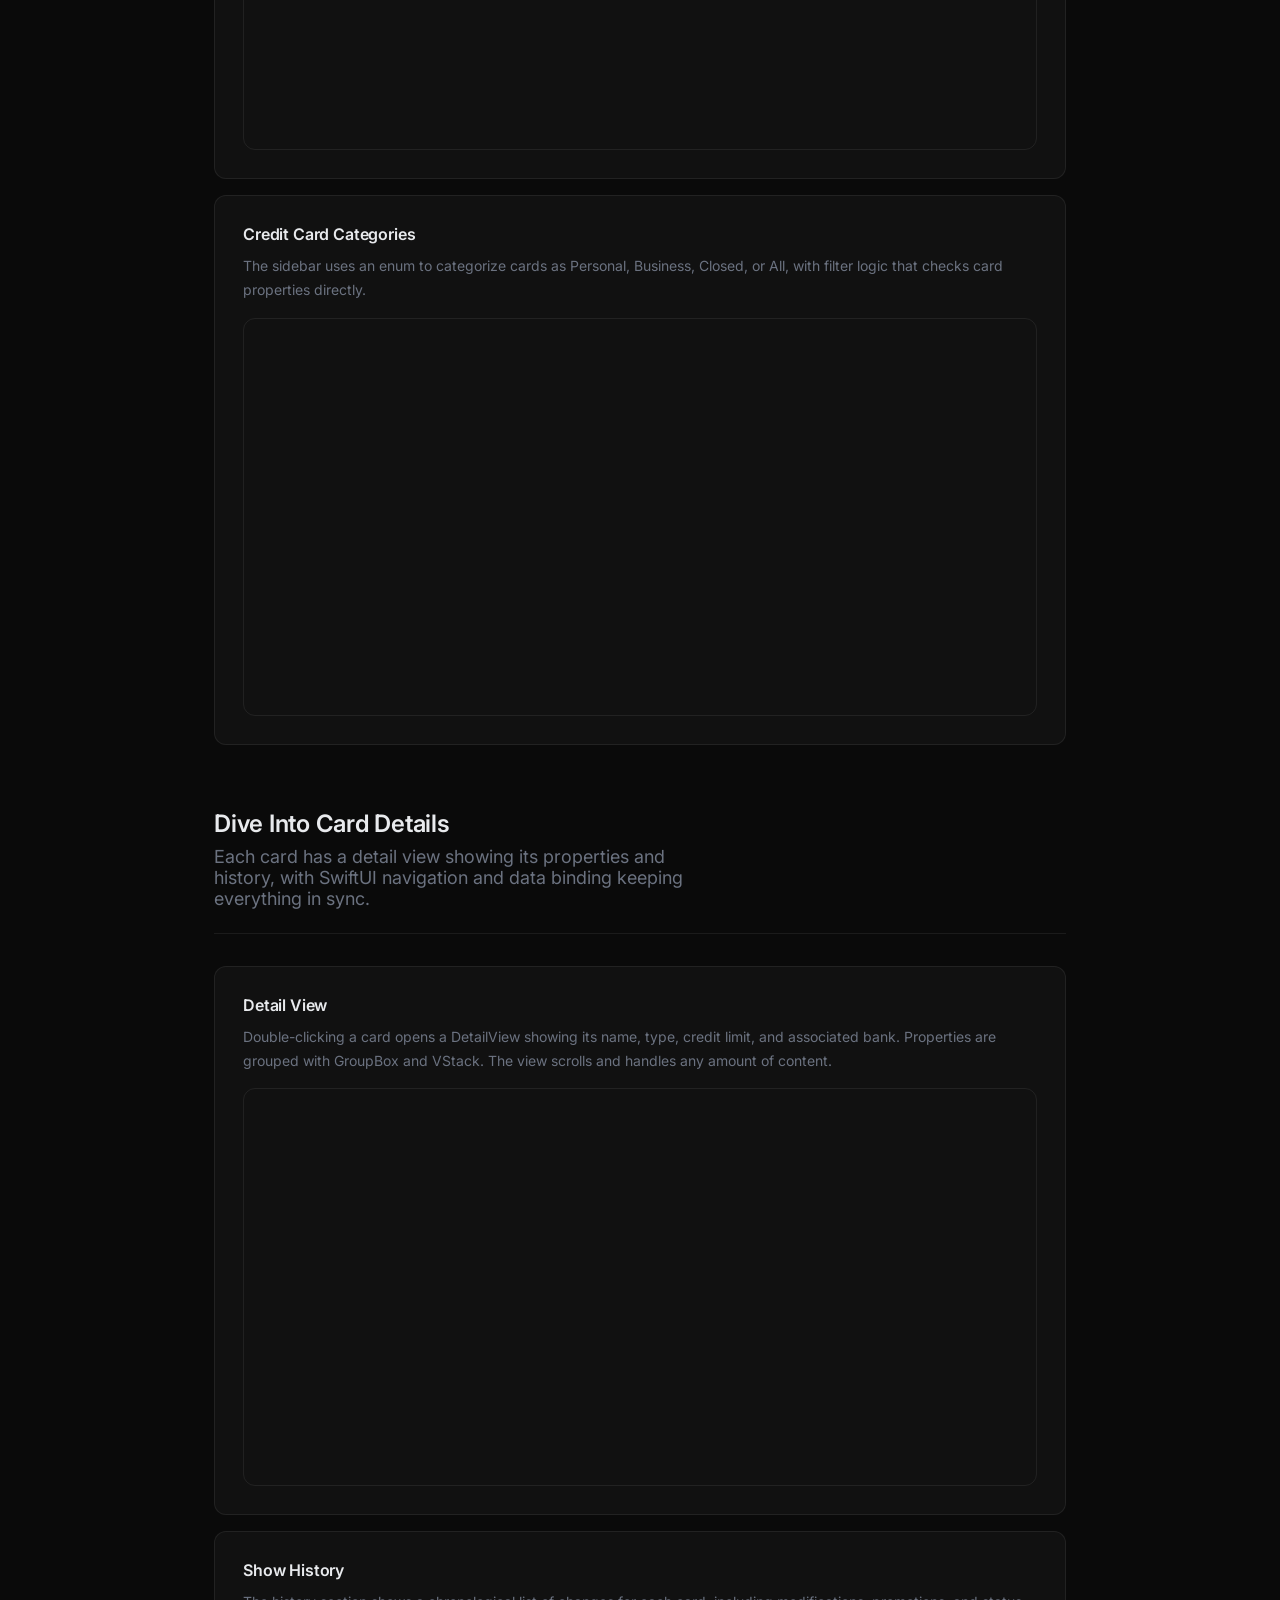
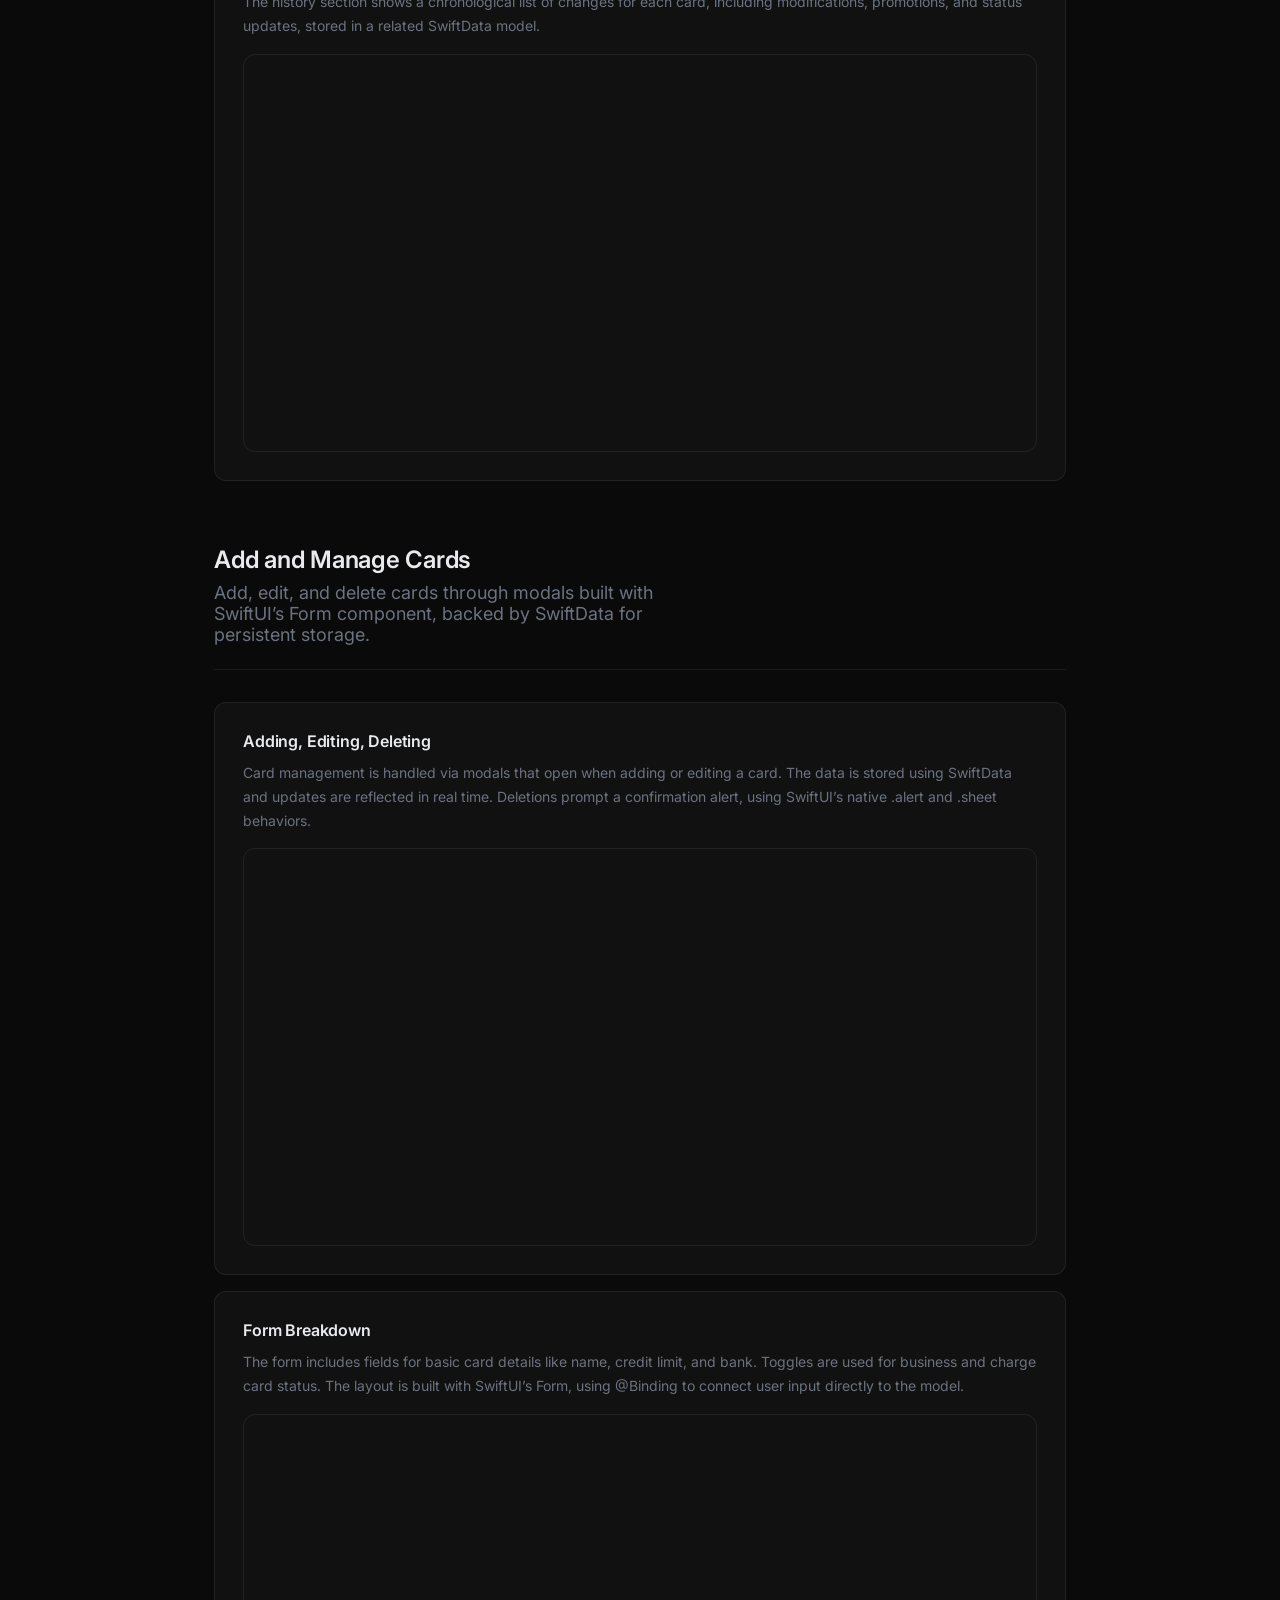
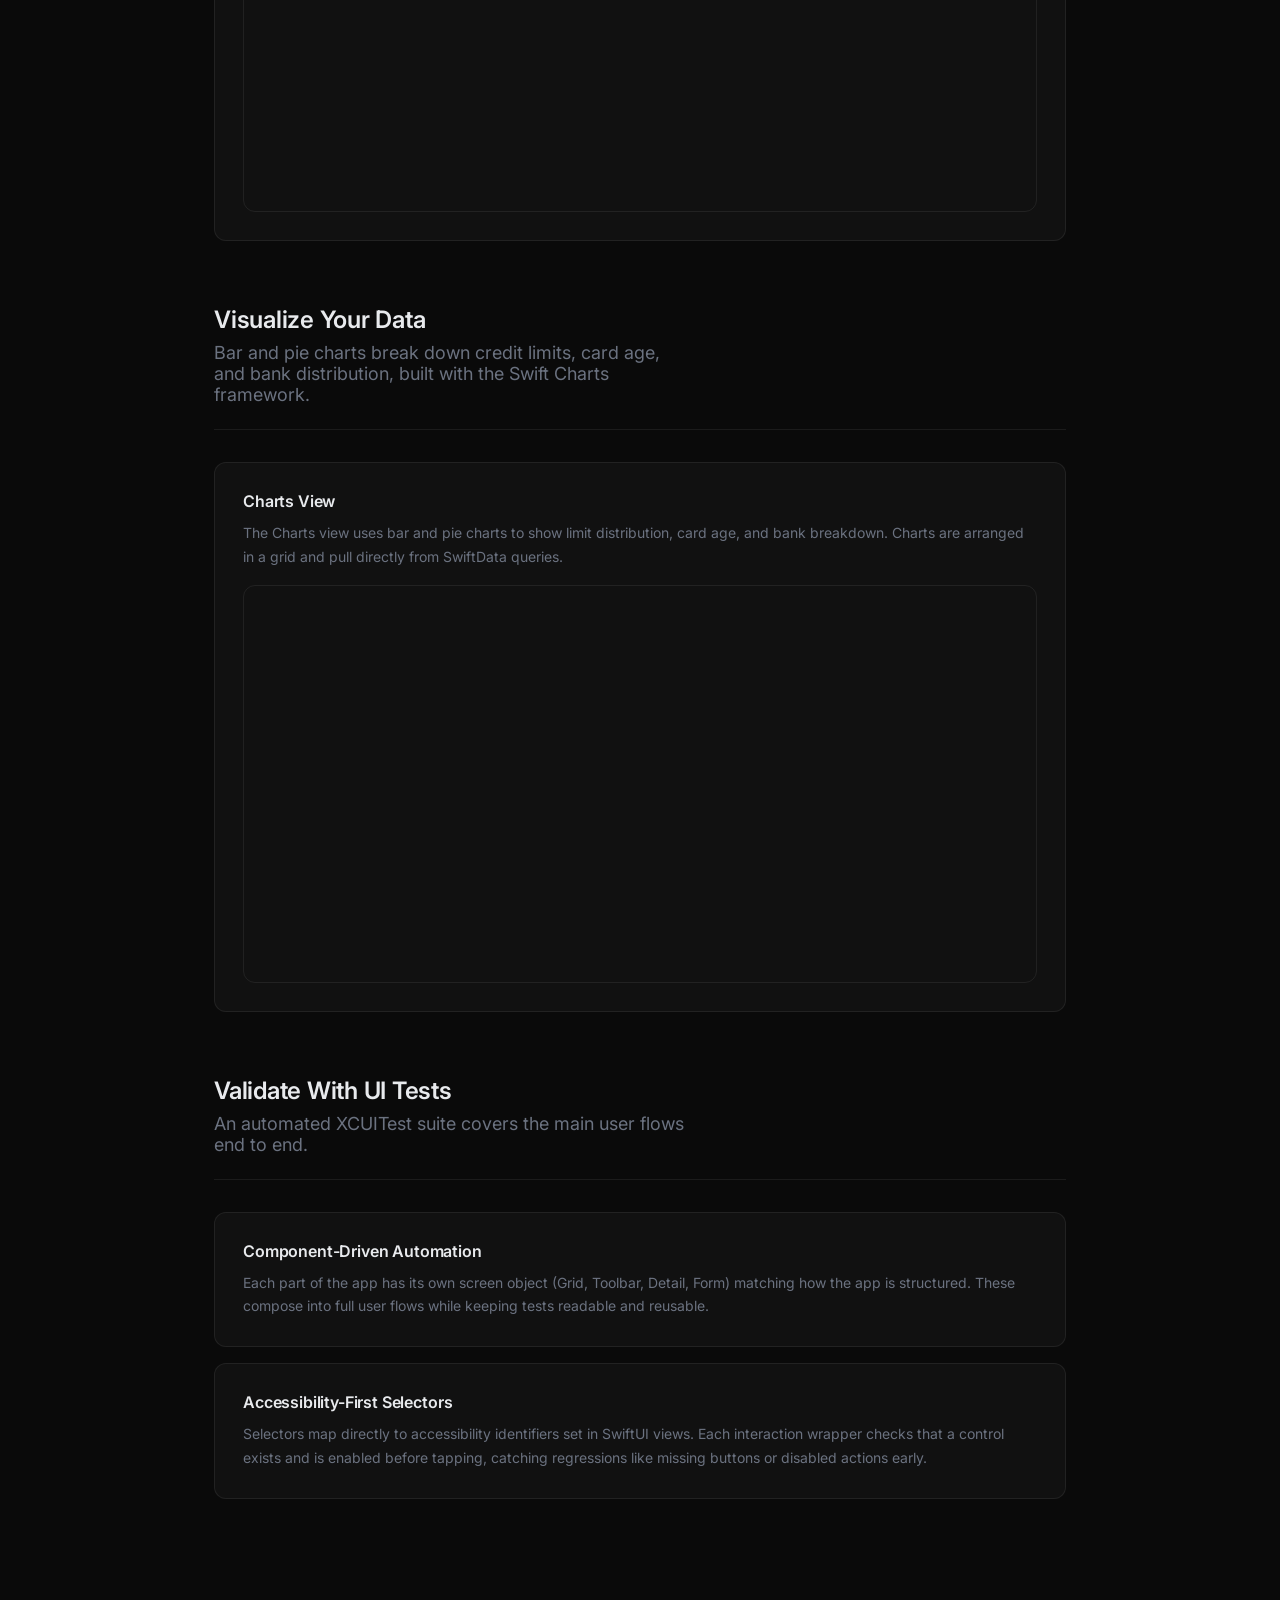
==== commit 925a2a6f: "Add Google Analytics with custom event tracking Co-Authored-By: Claude Sonnet 4.6 <noreply@anthropic" ====
--- a/card-wallet/index.html
+++ b/card-wallet/index.html
@@ -2,13 +2,21 @@
 <html lang="en">
 <head>
   <meta charset="utf-8" />
-  <meta content="width=device-width, initial-scale=1.0" name="viewport" />
+  <meta content="width=device-width, initial-scale=1.0, maximum-scale=1.0, user-scalable=no" name="viewport" />
   <title>Card Wallet — macOS App</title>
   <link href="styles.css" rel="stylesheet" />
+  <!-- Google tag (gtag.js) -->
+  <script async src="https://www.googletagmanager.com/gtag/js?id=G-7JM98C7D1Z"></script>
+  <script>
+    window.dataLayer = window.dataLayer || [];
+    function gtag(){dataLayer.push(arguments);}
+    gtag('js', new Date());
+    gtag('config', 'G-7JM98C7D1Z');
+  </script>
 </head>
 <body>
   <!-- Back to portfolio -->
-  <a href="/portfolio/" class="back-link">← Portfolio</a>
+  <a href="/portfolio/" class="back-link">← Davlat Sirojitdinov</a>
 
   <!-- Banner -->
   <header class="banner">
@@ -48,13 +56,12 @@
             <h2>Grid View</h2>
             <p>The card library uses a LazyVGrid that reflows automatically as the window resizes, keeping spacing consistent at any size.</p>
             <div class="visual inline-visual" data-id="step1">
-              <!-- Modified: Wrap video in video-wrapper and add pause-overlay -->
               <div class="video-wrapper">
                 <video autoplay loop muted playsinline width="100%" poster="preview.jpg">
                   <source src="Grid.mp4" type="video/mp4">
                   Your browser does not support the video tag.
                 </video>
-                <div class="pause-overlay">| |</div>
+
               </div>
             </div>
           </div>
@@ -67,7 +74,7 @@
                   <source src="Search and Sort.mp4" type="video/mp4">
                   Your browser does not support the video tag.
                 </video>
-                <div class="pause-overlay">| |</div>
+
               </div>
             </div>
           </div>
@@ -80,7 +87,7 @@
                   <source src="Credit Card Categories.mp4" type="video/mp4">
                   Your browser does not support the video tag.
                 </video>
-                <div class="pause-overlay">| |</div>
+
               </div>
             </div>
           </div>
@@ -108,7 +115,7 @@
                   <source src="Detail View.mp4" type="video/mp4">
                   Your browser does not support the video tag.
                 </video>
-                <div class="pause-overlay">| |</div>
+
               </div>
             </div>
           </div>
@@ -121,7 +128,7 @@
                   <source src="History View.mp4" type="video/mp4">
                   Your browser does not support the video tag.
                 </video>
-                <div class="pause-overlay">| |</div>
+
               </div>
             </div>
           </div>
@@ -149,7 +156,7 @@
                   <source src="Add Edit Delete.mp4" type="video/mp4">
                   Your browser does not support the video tag.
                 </video>
-                <div class="pause-overlay">| |</div>
+
               </div>
             </div>
           </div>
@@ -162,7 +169,7 @@
                   <source src="Form Breakdown.mp4" type="video/mp4">
                   Your browser does not support the video tag.
                 </video>
-                <div class="pause-overlay">| |</div>
+
               </div>
             </div>
           </div>
@@ -174,7 +181,7 @@
                 <source src="Add Edit Delete.mp4" type="video/mp4">
                 Your browser does not support the video tag.
               </video>
-              <div class="pause-overlay">| |</div>
+
             </div>
             <pre><code class="swift language-swift">modelContext.insert(newCard)
 modelContext.delete(cardToRemove)</code></pre>
@@ -185,7 +192,7 @@
                 <source src="Form Breakdown.mp4" type="video/mp4">
                 Your browser does not support the video tag.
               </video>
-              <div class="pause-overlay">| |</div>
+
             </div>
             <pre><code class="swift language-swift">
 Form {
@@ -219,15 +226,13 @@
                   <source src="Charts.mp4" type="video/mp4">
                   Your browser does not support the video tag.
                 </video>
-                <div class="pause-overlay">| |</div>
-              </div>
-            </div>
-          </div>
-        </div>
-      </div>
-    </div>
-
-
+
+              </div>
+            </div>
+          </div>
+        </div>
+      </div>
+    </div>
     <!-- Segment 5 -->
     <div class="segment" id="segment5">
       <div class="segment-header">
@@ -260,5 +265,11 @@
   <button id="back-to-top" title="Back to Top">↑ Back to Top</button>
 
   <script src="script.js"></script>
+  <script>
+    document.addEventListener('gesturestart',  function(e){ e.preventDefault() }, { passive: false })
+    document.addEventListener('gesturechange', function(e){ e.preventDefault() }, { passive: false })
+    document.addEventListener('gestureend',    function(e){ e.preventDefault() }, { passive: false })
+    document.addEventListener('wheel', function(e){ if(e.ctrlKey) e.preventDefault() }, { passive: false })
+  </script>
 </body>
 </html>
--- a/card-wallet/styles.css
+++ b/card-wallet/styles.css
@@ -11,7 +11,7 @@
   --font:         'Inter', system-ui, sans-serif;
 }
 
-*, *::before, *::after { box-sizing: border-box; margin: 0; padding: 0; }
+*, *::before, *::after { box-sizing: border-box; margin: 0; padding: 0; -webkit-user-select: none; user-select: none; }
 
 html, body {
   background-color: var(--bg);
@@ -32,7 +32,9 @@
   top: 20px;
   left: 24px;
   font-size: 12px;
+  font-weight: 500;
   color: var(--text-muted);
+  letter-spacing: 0.02em;
   z-index: 100;
   transition: color 0.15s;
 }
@@ -120,9 +122,8 @@
 .inline-visual { display: block !important; }
 
 .text-segment {
-  background-color: rgba(14, 16, 22, 0.55);
+  background-color: #111111;
   border: 1px solid var(--border);
-  backdrop-filter: blur(8px);
   border-radius: var(--radius);
   padding: 28px;
   margin-bottom: 16px;
@@ -149,19 +150,6 @@
   border: 1px solid var(--border);
 }
 .video-wrapper video { display: block; width: 100%; }
-.pause-overlay {
-  position: absolute;
-  top: 50%; left: 50%;
-  transform: translate(-50%, -50%);
-  font-size: 1.5em;
-  color: rgba(255,255,255,0.8);
-  background-color: rgba(0,0,0,0.5);
-  padding: 0.4em 0.8em;
-  border-radius: 4px;
-  pointer-events: none;
-  display: none;
-}
-.video-wrapper.paused .pause-overlay { display: block; }
 
 #back-to-top {
   position: fixed;
